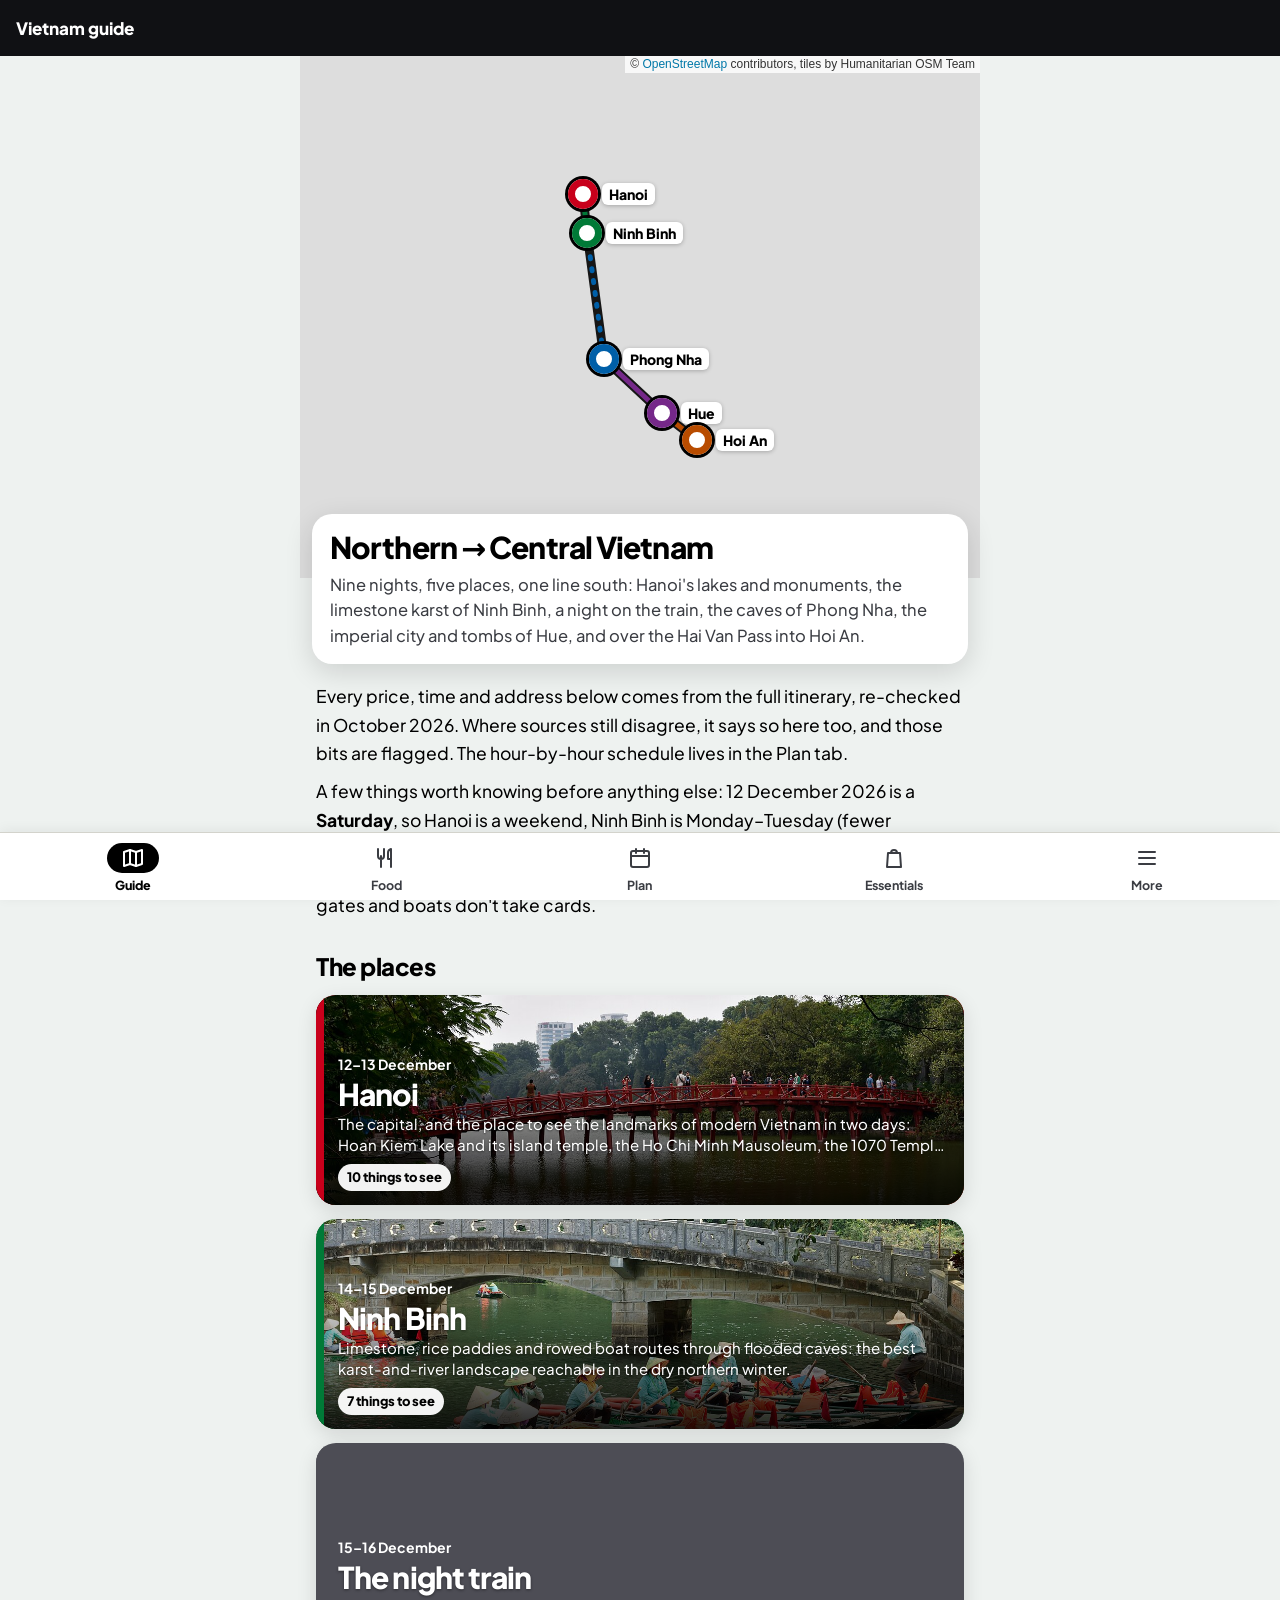
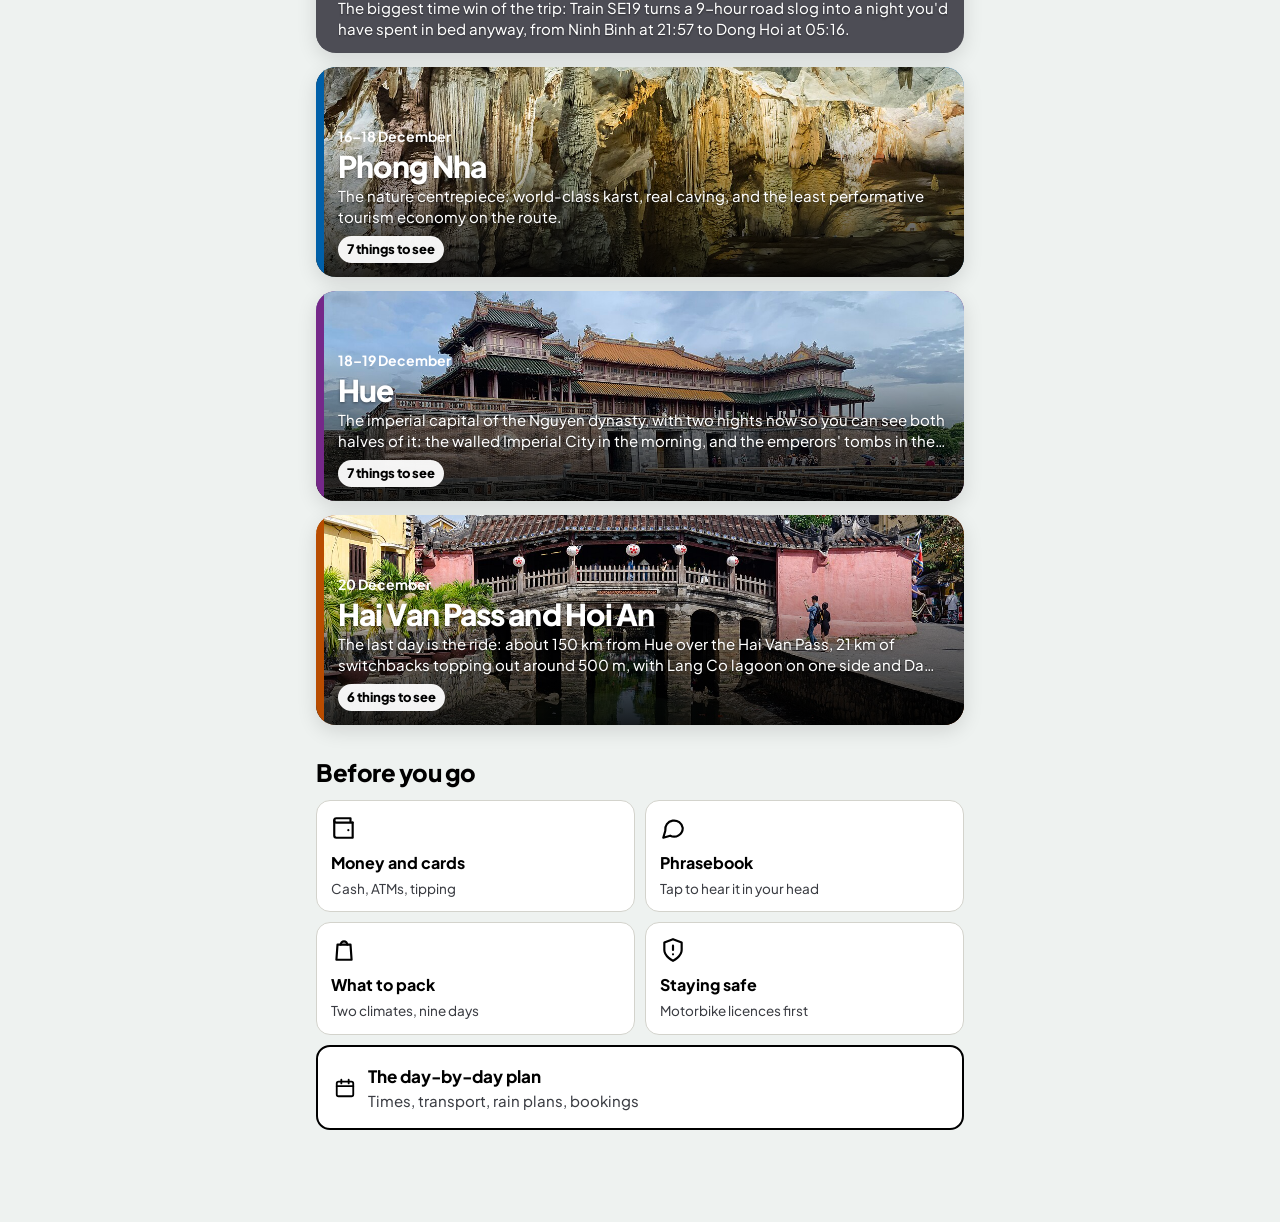
==== index.html @ 831e5fe1 "first commit" ====
<!doctype html>
<html lang="en">
<head>
<meta charset="utf-8">
<meta name="viewport" content="width=device-width, initial-scale=1, viewport-fit=cover">
<meta name="robots" content="noindex, nofollow">
<meta name="color-scheme" content="light dark">
<meta name="theme-color" content="#111114">
<title>Vietnam 12–21 Dec</title>
<link rel="manifest" href="manifest.webmanifest">
<link rel="icon" type="image/png" href="img/icons/icon-192.png">
<link rel="apple-touch-icon" href="img/icons/icon-180.png">
<link rel="stylesheet" href="css/app.css">
<link rel="stylesheet" href="css/guide.css">
</head>
<body>
<a class="skip" href="#view">Skip to content</a>
<header class="topbar" id="topbar">
  <a class="topbar-title" id="topbar-title" href="#/guide">Trip</a>
  <button class="rain-toggle" id="rain-toggle" type="button" aria-pressed="false">
    <svg viewBox="0 0 24 24" aria-hidden="true"><path d="M3 12a9 9 0 0 1 18 0z"/><path d="M12 12v6a2 2 0 0 1-4 0"/><path d="M12 3V2"/></svg>
    <span id="rain-toggle-label">Rain plan off</span>
  </button>
</header>
<main id="view" tabindex="-1"><p class="loading">Loading…</p></main>
<nav class="tabbar" aria-label="Sections">
  <a href="#/guide" data-tab="guide"><svg viewBox="0 0 24 24" aria-hidden="true"><path d="M9 4 3 6v14l6-2 6 2 6-2V4l-6 2z"/><path d="M9 4v14M15 6v14"/></svg>Guide</a>
  <a href="#/food" data-tab="food"><svg viewBox="0 0 24 24" aria-hidden="true"><path d="M4 3v7a3 3 0 0 0 6 0V3M7 10v11M17 21V3a4 4 0 0 0-3 4v6h3"/></svg>Food</a>
  <a href="#/plan" data-tab="plan"><svg viewBox="0 0 24 24" aria-hidden="true"><rect x="3" y="5" width="18" height="16" rx="2"/><path d="M3 10h18M8 3v4M16 3v4"/></svg>Plan</a>
  <a href="#/essentials" data-tab="essentials"><svg viewBox="0 0 24 24" aria-hidden="true"><path d="M6 7h12l1 14H5z"/><path d="M9 7a3 3 0 0 1 6 0"/></svg>Essentials</a>
  <a href="#/more" data-tab="more"><svg viewBox="0 0 24 24" aria-hidden="true"><path d="M4 6h16M4 12h16M4 18h16"/></svg>More</a>
</nav>
<div class="toast" id="toast" role="status" hidden></div>
<noscript><p class="loading">This itinerary needs JavaScript to display.</p></noscript>
<script src="data/trip.js"></script>
<script src="js/app.js"></script>
</body>
</html>
---- css/app.css ----
/* Transit-map styling, inclusive-design contrast (7:1 body text), mobile first.
   Motion: only 120ms colour changes on press, and none at all under reduced motion.
   Plus Jakarta Sans is served from /fonts (OFL-1.1) so it works offline. */

@font-face {
  font-family: "Jakarta"; font-style: normal; font-display: swap; font-weight: 200 800;
  src: url(../fonts/plus-jakarta-sans-vietnamese-wght-normal.woff2) format("woff2-variations");
  unicode-range: U+0102-0103, U+0110-0111, U+0128-0129, U+0168-0169, U+01A0-01A1, U+01AF-01B0, U+0300-0301, U+0303-0304, U+0308-0309, U+0323, U+0329, U+1EA0-1EF9, U+20AB;
}
@font-face {
  font-family: "Jakarta"; font-style: normal; font-display: swap; font-weight: 200 800;
  src: url(../fonts/plus-jakarta-sans-latin-ext-wght-normal.woff2) format("woff2-variations");
  unicode-range: U+0100-02BA, U+02BD-02C5, U+02C7-02CC, U+02CE-02D7, U+02DD-02FF, U+0304, U+0308, U+0329, U+1D00-1DBF, U+1E00-1E9F, U+1EF2-1EFF, U+2020, U+20A0-20AB, U+20AD-20C0, U+2113, U+2C60-2C7F, U+A720-A7FF;
}
@font-face {
  font-family: "Jakarta"; font-style: normal; font-display: swap; font-weight: 200 800;
  src: url(../fonts/plus-jakarta-sans-latin-wght-normal.woff2) format("woff2-variations");
  unicode-range: U+0000-00FF, U+0131, U+0152-0153, U+02BB-02BC, U+02C6, U+02DA, U+02DC, U+0304, U+0308, U+0329, U+2000-206F, U+20AC, U+2122, U+2191, U+2193, U+2212, U+2215, U+FEFF, U+FFFD;
}

:root {
  --bg: #f4f4f0;
  --surface: #ffffff;
  --surface-2: #ebebe6;
  --ink: #101114;
  --ink-2: #3a3c42;
  --rule: #d3d3cc;
  --focus: #0050c8;
  --link: #0044aa;
  --press: rgba(16, 17, 20, 0.08);

  --warn-bg: #fff0b3;
  --warn-ink: #3f2b00;
  --warn-line: #c78f00;
  --hedge-bg: #fff5cc;

  --risk-bg: #fde6e9;
  --risk-ink: #6e0014;
  --risk-line: #c4001f;

  --rain: #0a3a8c;
  --rain-ink: #ffffff;
  --rain-bg: #e4ecfb;
  --rain-hatch: rgba(10, 58, 140, 0.09);

  --money: #00502a;

  --line-0: #c8001b;
  --line-1: #007a37;
  --line-2: #4d4d55;
  --line-3: #005fa8;
  --line-4: #752889;
  --line-5: #b84c00;
  --line-x: #5f5f68;

  --r-sm: 8px;
  --r: 14px;
  --r-lg: 20px;
  --tap: 48px;
  --bar: 56px;
  --tabbar: 68px;
  --shadow: 0 1px 2px rgba(16, 17, 20, 0.06), 0 4px 14px rgba(16, 17, 20, 0.06);
  --font: "Jakarta", system-ui, -apple-system, "Segoe UI", Roboto, "Helvetica Neue", Arial, sans-serif;
  --t: 120ms;
}

@media (prefers-color-scheme: dark) {
  :root:not([data-theme="light"]) {
    --bg: #0e0f11; --surface: #18191c; --surface-2: #24252a; --ink: #f3f3f0; --ink-2: #c4c5ca; --rule: #393a41;
    --focus: #8ab6ff; --link: #93bdff; --press: rgba(255, 255, 255, 0.08);
    --warn-bg: #362800; --warn-ink: #ffe28f; --warn-line: #e0a800; --hedge-bg: #2e2300;
    --risk-bg: #380611; --risk-ink: #ffb8c3; --risk-line: #ff5470;
    --rain: #5b97ff; --rain-ink: #0b0c0e; --rain-bg: #0f1d36; --rain-hatch: rgba(91, 151, 255, 0.12);
    --money: #84e3ab;
    --line-0: #ff5262; --line-1: #34d074; --line-2: #a3a3ab; --line-3: #52acff; --line-4: #c682e3; --line-5: #ff8d42; --line-x: #9d9da6;
    --shadow: 0 1px 2px rgba(0, 0, 0, 0.5);
  }
}

* { box-sizing: border-box; }
html { -webkit-text-size-adjust: 100%; text-size-adjust: 100%; -webkit-tap-highlight-color: transparent; }
body {
  margin: 0;
  background: var(--bg);
  color: var(--ink);
  font: 450 17px/1.55 var(--font);
  padding-top: calc(var(--bar) + env(safe-area-inset-top));
  padding-bottom: calc(var(--tabbar) + env(safe-area-inset-bottom) + 24px);
  overflow-x: hidden;
}
a { color: var(--link); text-underline-offset: 3px; text-decoration-thickness: 1.5px; }
:focus-visible { outline: 3px solid var(--focus); outline-offset: 2px; border-radius: 4px; }
svg:not(.leaflet-zoom-animated) { width: 22px; height: 22px; fill: none; stroke: currentColor; stroke-width: 2; stroke-linecap: round; stroke-linejoin: round; flex: none; }
.i-sm { width: 18px; height: 18px; }
.i-xs { width: 15px; height: 15px; }
h1, h2, h3 { line-height: 1.15; margin: 0; letter-spacing: -0.015em; }
p { margin: 0 0 10px; }
ul, ol { margin: 0; padding: 0; }
button { font: inherit; color: inherit; }
strong, b { font-weight: 750; }
.skip { position: absolute; left: -9999px; }
.skip:focus { left: 8px; top: 8px; z-index: 99; background: var(--surface); padding: 8px; }
.loading { padding: 24px 16px; }
.muted { color: var(--ink-2); }
.small { font-size: 15px; }
.sr { position: absolute; width: 1px; height: 1px; overflow: hidden; clip: rect(0 0 0 0); white-space: nowrap; }

/* pressed feedback without layout shift */
.btn, .fchip, .place-link, .tabbar a, .menu a, .stop, .phrase, .meal-row, .rain-toggle, .switch,
details > summary, .toolbar a, .toolbar button, .chip.risk {
  transition: background-color var(--t) ease-out, color var(--t) ease-out, border-color var(--t) ease-out;
  cursor: pointer;
}
@media (prefers-reduced-motion: reduce) {
  * { transition: none !important; }
}

/* ---------- top bar ---------- */
.topbar {
  position: fixed; inset: 0 0 auto 0; z-index: 20;
  height: calc(var(--bar) + env(safe-area-inset-top));
  padding: env(safe-area-inset-top) max(12px, env(safe-area-inset-right)) 0 max(16px, env(safe-area-inset-left));
  display: flex; align-items: center; gap: 10px;
  background: #101114; color: #ffffff;
}
.topbar-title {
  color: inherit; text-decoration: none; font-weight: 800; font-size: 17px;
  flex: 1; min-width: 0; white-space: nowrap; overflow: hidden; text-overflow: ellipsis;
}
.rain-toggle {
  display: inline-flex; align-items: center; gap: 8px;
  min-height: 44px; padding: 0 16px 0 12px; border-radius: 999px;
  border: 2px solid rgba(255, 255, 255, 0.55); background: transparent; color: inherit;
  font-weight: 750; font-size: 15px; white-space: nowrap;
}
.rain-toggle:active { background: rgba(255, 255, 255, 0.14); }
.rain-toggle[aria-pressed="true"] { background: #ffffff; border-color: #ffffff; color: #0a3a8c; }
body.rain-global .topbar { background: #0a3a8c; }

/* ---------- tab bar ---------- */
.tabbar {
  position: fixed; inset: auto 0 0 0; z-index: 20;
  display: grid; grid-template-columns: repeat(5, 1fr);
  height: calc(var(--tabbar) + env(safe-area-inset-bottom));
  padding: 6px max(6px, env(safe-area-inset-right)) env(safe-area-inset-bottom) max(6px, env(safe-area-inset-left));
  background: var(--surface); border-top: 1px solid var(--rule);
  box-shadow: 0 -2px 12px rgba(16, 17, 20, 0.06);
}
.tabbar a {
  display: flex; flex-direction: column; align-items: center; justify-content: center; gap: 3px;
  color: var(--ink-2); text-decoration: none; font-size: 12.5px; font-weight: 700; border-radius: var(--r);
}
.tabbar a > svg { width: 24px; height: 24px; padding: 3px 14px; box-sizing: content-box; border-radius: 999px; }
.tabbar a[aria-current="page"] { color: var(--ink); font-weight: 800; }
.tabbar a[aria-current="page"] > svg { background: var(--ink); color: var(--surface); }
.tabbar a:active > svg { background: var(--press); }

/* ---------- layout ---------- */
main { display: block; max-width: 680px; margin: 0 auto; padding: 16px max(16px, env(safe-area-inset-left)) 0; }
main:focus { outline: none; }
.view-title { font-size: 30px; font-weight: 800; margin: 8px 0 16px; letter-spacing: -0.025em; }
.section-title { font-size: 21px; font-weight: 800; margin: 32px 0 12px; }
.card {
  background: var(--surface); border-radius: var(--r); padding: 16px; margin: 0 0 12px;
  box-shadow: var(--shadow); border: 1px solid var(--rule);
}
.card > :last-child { margin-bottom: 0; }
.card-label {
  display: flex; align-items: center; gap: 8px;
  font-size: 12.5px; font-weight: 800; letter-spacing: 0.08em; text-transform: uppercase; color: var(--ink-2); margin: 0 0 8px;
}
.btn {
  display: inline-flex; align-items: center; justify-content: center; gap: 8px;
  min-height: var(--tap); padding: 0 18px; border-radius: var(--r);
  border: 2px solid var(--ink); background: var(--surface); color: var(--ink);
  font-weight: 750; text-decoration: none;
}
.btn:active { background: var(--surface-2); }
.btn.primary { background: var(--ink); color: var(--surface); }
.btn.primary:active { background: var(--ink-2); }
.btn.block { display: flex; width: 100%; }
.btn.small { min-height: 44px; font-size: 15px; padding: 0 14px; }
.row { display: flex; gap: 8px; align-items: center; flex-wrap: wrap; }
.spacer { flex: 1; }

/* ---------- pills / chips ---------- */
.line-chip {
  display: inline-flex; align-items: center; gap: 6px;
  padding: 4px 11px 4px 8px; border-radius: 999px; font-size: 13.5px; font-weight: 800;
  color: #fff; background: var(--line, var(--line-x));
}
.line-chip::before { content: ""; width: 9px; height: 9px; border-radius: 50%; background: #fff; box-shadow: 0 0 0 2px rgba(0,0,0,.15); }
.pill {
  display: inline-flex; align-items: center; gap: 5px; padding: 3px 10px; border-radius: 999px;
  font-size: 12.5px; font-weight: 800; letter-spacing: 0.04em; text-transform: uppercase;
  background: var(--surface-2); color: var(--ink);
}
.pill.live { background: var(--ink); color: var(--surface); }
.count {
  display: inline-flex; align-items: center; justify-content: center; min-width: 26px; height: 24px; padding: 0 8px;
  border-radius: 999px; background: var(--surface-2); color: var(--ink); font-size: 13px; font-weight: 800;
}
.chips { display: flex; flex-wrap: wrap; gap: 6px; margin-top: 8px; }
.chip {
  display: inline-flex; align-items: center; gap: 5px; min-height: 28px; padding: 3px 10px 3px 8px;
  border-radius: var(--r-sm); font-size: 13.5px; font-weight: 750; line-height: 1.2;
}
.chip svg { width: 15px; height: 15px; }
.chip.warn { background: var(--warn-bg); color: var(--warn-ink); box-shadow: inset 0 0 0 1.5px var(--warn-line); }
.chip.hedge { background: var(--hedge-bg); color: var(--warn-ink); box-shadow: inset 0 0 0 1.5px var(--warn-line); border-style: dashed; }
.chip.risk { background: var(--risk-bg); color: var(--risk-ink); box-shadow: inset 0 0 0 1.5px var(--risk-line); text-decoration: none; }
.chip.rain { background: var(--rain); color: var(--rain-ink); text-decoration: none; }
.chip.plain { background: var(--surface-2); color: var(--ink); }

/* ---------- hero (day header) ---------- */
.hero {
  position: relative; overflow: hidden; border-radius: var(--r-lg); margin: 0 0 6px;
  min-height: 210px; display: flex; flex-direction: column; justify-content: flex-end;
  padding: 18px 18px 16px; color: #fff; background: var(--line, var(--line-x));
  isolation: isolate;
}
.hero img { position: absolute; inset: 0; width: 100%; height: 100%; object-fit: cover; z-index: -2; }
.hero.has-photo::before {
  content: ""; position: absolute; inset: 0; z-index: -1;
  background: linear-gradient(180deg, rgba(0,0,0,0.30) 0%, rgba(0,0,0,0.55) 40%, rgba(0,0,0,0.86) 100%);
}
.hero.has-photo .hero-kicker, .hero.has-photo .hero-title, .hero.has-photo .hero-theme { text-shadow: 0 1px 3px rgba(0,0,0,0.6); }
.hero.has-photo::after { content: ""; position: absolute; left: 0; top: 0; bottom: 0; width: 8px; background: var(--line, var(--line-x)); }
.hero-num {
  position: absolute; right: 14px; top: 8px; font-size: 76px; font-weight: 800; line-height: 1;
  letter-spacing: -0.05em; color: rgba(255,255,255,0.24); font-variant-numeric: tabular-nums; pointer-events: none;
}
.hero { padding-top: 92px; }
.hero-kicker { font-size: 13px; font-weight: 800; letter-spacing: 0.09em; text-transform: uppercase; }
.hero-title { font-size: 30px; font-weight: 800; letter-spacing: -0.025em; margin: 4px 0 6px; line-height: 1.1; text-wrap: balance; }
.hero-theme { font-size: 17px; font-style: italic; font-weight: 500; margin: 0; max-width: 34ch; }
.hero-meta { display: flex; gap: 6px; flex-wrap: wrap; margin-top: 12px; }
.hero-meta .line-chip { background: rgba(255,255,255,0.18); box-shadow: inset 0 0 0 1.5px rgba(255,255,255,0.7); }
.hero-meta .chip.plain { background: rgba(255,255,255,0.92); color: #101114; }
.hero-credit { font-size: 12px; color: var(--ink-2); margin: 0 4px 14px; overflow-wrap: anywhere; }
.hero-credit a { color: inherit; }

/* ---------- today ---------- */
.outside-note {
  display: flex; gap: 10px; align-items: flex-start; font-size: 15px; background: var(--surface-2);
  border-radius: var(--r); padding: 10px 14px; margin: 0 0 12px;
}
.outside-note svg { margin-top: 2px; }
.today-day { font-size: 13px; font-weight: 800; text-transform: uppercase; letter-spacing: 0.08em; color: var(--ink-2); }
.today-date { font-size: 32px; font-weight: 800; letter-spacing: -0.02em; margin: 2px 0 6px; }
.today-theme { font-size: 18px; font-style: italic; margin: 0; }
.big-time { font-size: 44px; font-weight: 800; line-height: 1; font-variant-numeric: tabular-nums; letter-spacing: -0.03em; }
.next-head { display: flex; align-items: center; justify-content: space-between; gap: 10px; margin: 0 0 10px; }
.next-route { display: flex; align-items: center; gap: 8px; flex-wrap: wrap; font-size: 22px; font-weight: 800; letter-spacing: -0.015em; margin: 8px 0 4px; }
.next-route svg { color: var(--ink-2); }
.next-title { font-size: 18px; font-weight: 650; margin: 6px 0 4px; }
.next-sub { font-size: 15px; color: var(--ink-2); margin: 0; }
.toolbar {
  display: flex; gap: 0; margin: 14px -16px -16px; border-top: 1px solid var(--rule);
  border-radius: 0 0 var(--r) var(--r); overflow: hidden; background: var(--surface-2);
}
.toolbar a, .toolbar button {
  flex: 1; display: inline-flex; align-items: center; justify-content: center; gap: 7px; min-height: 52px;
  padding: 0 8px; color: var(--ink); text-decoration: none; font-weight: 750; font-size: 15px; background: transparent; border: 0;
}
.toolbar > * + * { border-left: 1px solid var(--rule); }
.card > .toolbar:last-child { margin-bottom: -16px; }
.toolbar a:active, .toolbar button:active { background: var(--press); }
.meal-row {
  display: grid; grid-template-columns: 40px 58px 1fr; gap: 2px 10px; align-items: center;
  padding: 10px 0; border-top: 1px solid var(--rule); color: inherit; text-decoration: none;
}
.meal-row:first-of-type { border-top: 0; padding-top: 0; }
.meal-row:active { background: var(--press); }
.meal-ic { width: 40px; height: 40px; border-radius: 50%; background: var(--surface-2); display: flex; align-items: center; justify-content: center; }
.meal-time { font-weight: 800; font-variant-numeric: tabular-nums; }
.meal-label { font-size: 12px; font-weight: 800; text-transform: uppercase; letter-spacing: 0.06em; color: var(--ink-2); }
.meal-name { font-weight: 700; line-height: 1.3; }
.stay-name { display: flex; align-items: center; gap: 8px; font-size: 18px; font-weight: 800; line-height: 1.3; margin: 4px 0; }

/* ---------- day view ---------- */
.day-nav { display: grid; grid-template-columns: 1fr 1fr; gap: 10px; margin: 24px 0 0; }
.day-nav .btn { width: 100%; }
.day-rain { display: flex; align-items: center; gap: 12px; margin: 14px 0 16px; }
.switch {
  display: inline-flex; align-items: center; gap: 12px; min-height: var(--tap); padding: 0 18px 0 10px;
  border-radius: 999px; border: 2px solid var(--rain); background: var(--surface); color: var(--rain);
  font-weight: 800;
}
.switch .knob { width: 44px; height: 26px; border-radius: 13px; background: var(--surface-2); position: relative; box-shadow: inset 0 0 0 2px var(--rain); }
.switch .knob::after { content: ""; position: absolute; top: 4px; left: 4px; width: 18px; height: 18px; border-radius: 50%; background: var(--rain); }
.switch[aria-pressed="true"] { background: var(--rain); color: var(--rain-ink); }
.switch[aria-pressed="true"] .knob { background: var(--rain-ink); box-shadow: none; }
.switch[aria-pressed="true"] .knob::after { left: auto; right: 4px; }

.secs { background: var(--surface); border-radius: var(--r-lg); border: 1px solid var(--rule); box-shadow: var(--shadow); overflow: hidden; }
details.sec { border-top: 1px solid var(--rule); }
details.sec:first-child { border-top: 0; }
details.sec > summary {
  list-style: none; min-height: 72px; padding: 14px 52px 14px 16px; position: relative;
  display: grid; grid-template-columns: 40px 1fr; column-gap: 12px; align-items: center;
}
details.sec > summary:active { background: var(--press); }
details.sec > summary::-webkit-details-marker { display: none; }
details.sec > summary::after {
  content: ""; position: absolute; right: 18px; top: 50%; width: 10px; height: 10px; margin-top: -7px;
  border-right: 2.5px solid var(--ink-2); border-bottom: 2.5px solid var(--ink-2); transform: rotate(45deg);
}
details.sec[open] > summary::after { transform: rotate(225deg); margin-top: -2px; }
.sec-ic {
  grid-row: span 2; width: 40px; height: 40px; border-radius: 12px; display: flex; align-items: center; justify-content: center;
  background: var(--surface-2); color: var(--ink);
}
.sec-name { font-size: 19px; font-weight: 800; display: flex; gap: 8px; align-items: center; flex-wrap: wrap; line-height: 1.2; }
.sec-sum { font-size: 14.5px; color: var(--ink-2); display: -webkit-box; -webkit-line-clamp: 2; -webkit-box-orient: vertical; overflow: hidden; line-height: 1.4; margin-top: 2px; }
.sec-body { padding: 4px 16px 20px; }
.sec-count { font-size: 13px; font-weight: 800; color: var(--ink-2); }
/* single sections outside the grouped list (route/money/reference) */
main > details.sec, .nodes + details.sec, .sec-solo {
  background: var(--surface); border: 1px solid var(--rule); border-radius: var(--r); margin: 0 0 10px; box-shadow: var(--shadow);
}
main > details.sec > summary { grid-template-columns: 1fr; }

details.sec.rain { background-color: var(--rain-bg); background-image: repeating-linear-gradient(135deg, var(--rain-hatch) 0 10px, transparent 10px 20px); }
details.sec.rain .sec-ic { background: var(--rain); color: var(--rain-ink); }
details.sec.rain > summary .sec-name { color: var(--rain); }
.rain-badge {
  display: inline-flex; align-items: center; gap: 4px; font-size: 11.5px; font-weight: 800; letter-spacing: 0.08em; text-transform: uppercase;
  background: var(--rain); color: var(--rain-ink); padding: 3px 8px; border-radius: 6px;
}
details.sec.dry-hidden .sec-ic { opacity: 0.55; }
details.sec.dry-hidden > summary .sec-name { color: var(--ink-2); }

.sub-heading { font-size: 14px; font-weight: 800; margin: 22px 0 10px; text-transform: uppercase; letter-spacing: 0.06em; color: var(--ink-2); }

/* ---------- timeline ---------- */
.tl { list-style: none; margin: 4px 0 0; padding: 0; position: relative; }
.tl > li { display: grid; grid-template-columns: 54px 40px 1fr; column-gap: 10px; position: relative; }
.tl > li::before {
  content: ""; position: absolute; left: 81px; top: 0; bottom: 0; width: 5px; border-radius: 3px; background: var(--line, var(--ink));
}
.tl > li:first-child::before { top: 20px; }
.tl > li:last-child::before { bottom: auto; height: 20px; }
.tl > li:only-child::before { display: none; }
.tl-time { font-weight: 800; font-variant-numeric: tabular-nums; font-size: 15.5px; padding-top: 10px; text-align: right; line-height: 1.15; }
.tl-time .end { display: block; font-weight: 600; color: var(--ink-2); font-size: 13.5px; margin-top: 2px; }
.tl-node {
  position: relative; z-index: 1; width: 40px; height: 40px; border-radius: 50%;
  background: var(--surface); box-shadow: inset 0 0 0 3.5px var(--line, var(--ink));
  display: flex; align-items: center; justify-content: center; color: var(--ink);
}
.tl-node svg { width: 19px; height: 19px; }
.tl > li.untimed .tl-node { transform: scale(0.8); }
.tl-body { min-width: 0; padding: 4px 0 18px; }
.tl.rain-tl { --line: var(--rain); }
.tl.rain-tl .tl-node { color: var(--rain); }

.it > summary, .it-static { list-style: none; padding: 4px 0; display: block; min-height: 40px; border-radius: var(--r-sm); }
.it-static { cursor: default; }
.it > summary::-webkit-details-marker { display: none; }
.it > summary:active { background: var(--press); }
.it-title { font-weight: 700; font-size: 17px; line-height: 1.35; }
.it > summary .it-title::after {
  content: ""; display: inline-block; width: 7px; height: 7px; margin: 0 0 2px 8px;
  border-right: 2px solid var(--ink-2); border-bottom: 2px solid var(--ink-2); transform: rotate(-45deg);
}
.it[open] > summary .it-title::after { transform: rotate(45deg); margin-bottom: 4px; }
.it-more { padding: 8px 0 4px; color: var(--ink); }
.it-more > p { margin-bottom: 10px; }

.places { display: flex; flex-wrap: wrap; gap: 8px; margin: 10px 0 4px; }
.place-link {
  display: inline-flex; align-items: center; gap: 6px; min-height: 44px; padding: 6px 14px 6px 10px;
  border-radius: 999px; border: 1.5px solid var(--ink); color: var(--ink); text-decoration: none; font-weight: 700; font-size: 14.5px;
  max-width: 100%; background: var(--surface);
}
.place-link:active { background: var(--surface-2); }
.place-link span { overflow: hidden; text-overflow: ellipsis; white-space: nowrap; }
.place-link svg { width: 17px; height: 17px; }

.flag {
  display: block; border-left: 5px solid var(--warn-line); background: var(--warn-bg); color: var(--warn-ink);
  padding: 12px 14px; border-radius: 0 var(--r) var(--r) 0; margin: 12px 0; font-size: 15.5px;
}
.flag-title { font-weight: 800; display: flex; gap: 6px; align-items: flex-start; margin-bottom: 6px; }
.flag-title svg { width: 18px; height: 18px; margin-top: 2px; }
.flag a { color: inherit; }
.risk-link {
  display: flex; align-items: center; gap: 10px; border-left: 5px solid var(--risk-line); background: var(--risk-bg); color: var(--risk-ink);
  padding: 12px 14px; border-radius: 0 var(--r) var(--r) 0; margin: 12px 0; font-weight: 800; text-decoration: none; min-height: 48px;
}

em.hedge, span.hedge { background: var(--hedge-bg); color: var(--warn-ink); box-shadow: inset 0 -2px 0 var(--warn-line); font-style: italic; padding: 0 2px; border-radius: 2px; }
.money { font-weight: 800; color: var(--money); white-space: nowrap; }

/* legs (section 2 table rows) */
.legs { margin: 4px 0 16px; display: grid; gap: 10px; }
.leg {
  display: grid; grid-template-columns: auto 1fr; gap: 4px 12px; align-items: baseline;
  border: 1px solid var(--rule); border-radius: var(--r); padding: 12px 14px; background: var(--bg);
}
.leg-mode { grid-column: 1 / -1; display: flex; align-items: center; gap: 6px; font-size: 12.5px; font-weight: 800; text-transform: uppercase; letter-spacing: 0.05em; color: var(--ink-2); }
.leg-route { grid-column: 1 / -1; font-weight: 800; font-size: 17px; margin-bottom: 4px; }
.leg-k { font-size: 13.5px; color: var(--ink-2); }
.leg-v { font-weight: 700; font-variant-numeric: tabular-nums; }

/* accommodation */
.opt { border: 1px solid var(--rule); border-radius: var(--r); padding: 14px; margin: 0 0 10px; background: var(--bg); }
.opt.booked { border: 2px solid var(--ink); box-shadow: inset 6px 0 0 var(--line, var(--ink)); background: var(--surface); }
.opt-name { font-size: 18px; font-weight: 800; margin: 0 0 6px; display: flex; gap: 8px; align-items: flex-start; }
.opt-num { flex: none; display: inline-flex; align-items: center; justify-content: center; width: 26px; height: 26px; border-radius: 50%; background: var(--ink); color: var(--surface); font-size: 14px; font-weight: 800; margin-top: 1px; }
.booked-mark { display: inline-flex; align-items: center; gap: 6px; font-size: 12.5px; font-weight: 800; text-transform: uppercase; letter-spacing: 0.06em; margin-bottom: 6px; }

/* photos */
.photos { display: flex; gap: 10px; overflow-x: auto; padding: 4px 0 12px; margin: 0 0 6px; scroll-snap-type: x mandatory; }
.photo { flex: 0 0 200px; margin: 0; scroll-snap-align: start; }
.photo-frame {
  width: 200px; height: 136px; border-radius: var(--r); overflow: hidden; background: var(--surface-2);
  display: flex; flex-direction: column; gap: 4px; align-items: center; justify-content: center; text-align: center; padding: 8px;
  border: 1.5px dashed var(--rule); color: var(--ink-2); font-size: 13px;
}
.photo-frame img { width: 100%; height: 100%; object-fit: cover; display: block; }
.photo-frame.has-img { padding: 0; border: 0; }
.photo figcaption { font-size: 14px; font-weight: 700; margin-top: 6px; line-height: 1.3; }
.photo .credit { display: block; font-weight: 400; font-size: 12px; color: var(--ink-2); overflow-wrap: anywhere; }

/* ---------- route ---------- */
.route { list-style: none; margin: 8px 0 0; padding: 0; }
.route > li { position: relative; padding-left: 56px; }
.route > li::before { content: ""; position: absolute; left: 19px; top: 0; bottom: 0; width: 10px; border-radius: 5px; background: var(--line, var(--ink)); }
.route > li.leg-li::before { background: repeating-linear-gradient(180deg, var(--ink-2) 0 8px, transparent 8px 14px); width: 4px; left: 22px; border-radius: 0; }
.route > li:first-child::before { top: 24px; }
.route > li:last-child::before { bottom: auto; height: 24px; }
.stop {
  display: block; color: inherit; text-decoration: none; padding: 14px 16px; margin: 6px 0; min-height: 64px;
  background: var(--surface); border: 1px solid var(--rule); border-radius: var(--r); box-shadow: var(--shadow);
}
.stop:active { background: var(--surface-2); }
.stop::before {
  content: ""; position: absolute; left: 8px; top: 22px; width: 32px; height: 32px; border-radius: 50%;
  background: var(--surface); box-shadow: inset 0 0 0 7px var(--line, var(--ink)); z-index: 1;
}
.stop.interchange::before { width: 36px; height: 36px; left: 6px; top: 20px; box-shadow: inset 0 0 0 4px var(--ink), inset 0 0 0 9px var(--line, var(--ink)); }
.stop.today-stop { border: 2px solid var(--ink); }
.stop-day { display: flex; align-items: center; gap: 8px; font-size: 13px; font-weight: 800; text-transform: uppercase; letter-spacing: 0.06em; color: var(--ink-2); }
.stop-name { font-size: 22px; font-weight: 800; line-height: 1.15; margin: 3px 0 3px; letter-spacing: -0.015em; }
.stop-theme { font-style: italic; color: var(--ink-2); }
.stop-meta { margin-top: 8px; display: flex; gap: 6px; flex-wrap: wrap; align-items: center; }
.leg-li { padding-top: 2px; padding-bottom: 2px; }
.route-leg { font-size: 15px; padding: 8px 0; }
.route-leg b { font-weight: 800; }
.route-leg .mode { display: inline-flex; align-items: center; gap: 4px; font-size: 12px; font-weight: 800; letter-spacing: 0.05em; text-transform: uppercase; background: var(--surface-2); padding: 3px 8px; border-radius: 6px; margin-right: 4px; }
.route-leg .mode svg { width: 14px; height: 14px; }
.route-leg.local { color: var(--ink-2); }

/* ---------- food ---------- */
.filters { display: grid; gap: 8px; margin: 0 -16px 16px; padding: 0 16px; }
.filter-row { display: flex; gap: 8px; overflow-x: auto; padding: 2px 0 4px; scrollbar-width: none; }
.filter-row::-webkit-scrollbar { display: none; }
.fchip {
  flex: none; display: inline-flex; align-items: center; gap: 6px; min-height: 44px; padding: 0 16px; border-radius: 999px;
  border: 1.5px solid var(--rule); background: var(--surface); color: var(--ink); font-weight: 700; white-space: nowrap; text-decoration: none;
}
.fchip:active { background: var(--surface-2); }
.fchip[aria-pressed="true"] { background: var(--ink); border-color: var(--ink); color: var(--surface); }
.fchip.base::before { content: ""; width: 10px; height: 10px; border-radius: 50%; background: var(--line, var(--ink)); }
.fchip.base[aria-pressed="true"] { background: var(--line, var(--ink)); border-color: var(--line, var(--ink)); color: #fff; }
.fchip.base[aria-pressed="true"]::before { background: #fff; }
.food-card {
  background: var(--surface); border: 1px solid var(--rule); border-radius: var(--r); padding: 14px 16px 12px; margin: 0 0 12px;
  box-shadow: var(--shadow); position: relative; overflow: hidden;
}
.food-card::before { content: ""; position: absolute; left: 0; top: 0; bottom: 0; width: 6px; background: var(--line, var(--ink)); }
.food-meta { display: flex; align-items: center; gap: 6px; flex-wrap: wrap; font-size: 12.5px; font-weight: 800; color: var(--ink-2); text-transform: uppercase; letter-spacing: 0.05em; }
.food-heading { font-size: 21px; font-weight: 800; margin: 4px 0 2px; letter-spacing: -0.015em; }
.food-sub { color: var(--ink-2); margin: 0 0 6px; }
.food-place { border-top: 1px solid var(--rule); padding: 10px 0; display: grid; grid-template-columns: 1fr auto; gap: 4px 10px; align-items: start; }
.food-place-name { font-weight: 800; font-size: 17px; }
.food-place .kv { grid-column: 1 / -1; margin: 2px 0 0; }
.food-place .place-link { grid-column: 2; grid-row: 1; min-height: 40px; padding: 4px 12px 4px 8px; }
.kv { display: grid; grid-template-columns: 64px 1fr; gap: 4px 10px; margin: 8px 0; font-size: 15.5px; }
.kv dt { font-size: 12px; font-weight: 800; text-transform: uppercase; letter-spacing: 0.05em; color: var(--ink-2); padding-top: 3px; }
.kv dd { margin: 0; }
.reason { font-style: italic; margin: 8px 0; padding-left: 12px; border-left: 3px solid var(--rule); }
.as-written > summary { font-weight: 750; min-height: 44px; display: flex; align-items: center; gap: 6px; color: var(--link); list-style: none; }
.as-written > summary::-webkit-details-marker { display: none; }
.empty { padding: 24px; text-align: center; color: var(--ink-2); }

/* ---------- checklist / packing ---------- */
.progress { margin: 0 0 16px; background: var(--surface); border: 1px solid var(--rule); border-radius: var(--r); padding: 14px 16px; box-shadow: var(--shadow); }
.progress-bar { height: 10px; border-radius: 5px; background: var(--surface-2); overflow: hidden; }
.progress-bar > span { display: block; height: 100%; background: var(--ink); border-radius: 5px; }
.progress-text { font-weight: 800; font-size: 20px; margin: 0 0 8px; }
.check { display: grid; grid-template-columns: 44px 1fr; gap: 10px; align-items: start; padding: 14px 0; border-top: 1px solid var(--rule); }
.check input { width: 28px; height: 28px; margin: 2px 8px 0 8px; accent-color: var(--ink); }
.check label { cursor: pointer; display: block; }
.check.done .check-item { text-decoration: line-through; text-decoration-thickness: 2px; color: var(--ink-2); }
.check-item { font-weight: 700; }
.check-why { font-size: 15px; color: var(--ink-2); margin-top: 2px; }
.urgency { display: inline-block; font-size: 11.5px; font-weight: 800; text-transform: uppercase; letter-spacing: 0.06em; padding: 3px 8px; border-radius: 6px; background: var(--surface-2); color: var(--ink); margin: 0 0 5px; }
.urgency.u0, .urgency.u1 { background: var(--risk-line); color: #fff; }
.storage-note { font-size: 15px; background: var(--warn-bg); color: var(--warn-ink); border-radius: var(--r); padding: 10px 14px; margin: 0 0 12px; }

/* ---------- money ---------- */
.budget { background: var(--surface); border: 1px solid var(--rule); border-radius: var(--r); padding: 4px 16px; box-shadow: var(--shadow); }
.budget-row { display: grid; grid-template-columns: 1fr auto; gap: 2px 12px; padding: 12px 0; border-top: 1px solid var(--rule); }
.budget-row:first-child { border-top: 0; }
.budget-row .amt { font-weight: 800; font-size: 20px; font-variant-numeric: tabular-nums; text-align: right; }
.budget-row .note { grid-column: 1 / -1; font-size: 14.5px; color: var(--ink-2); }
.budget-row.total { border-top: 2px solid var(--ink); }
table.simple { width: 100%; border-collapse: collapse; font-size: 15.5px; background: var(--surface); border-radius: var(--r); overflow: hidden; }
table.simple th, table.simple td { text-align: left; padding: 10px 10px; border-bottom: 1px solid var(--rule); vertical-align: top; }
table.simple th { font-size: 12px; text-transform: uppercase; letter-spacing: 0.05em; color: var(--ink-2); background: var(--surface-2); border-bottom: 0; }
table.simple td.num { text-align: right; font-variant-numeric: tabular-nums; white-space: nowrap; }
.nocards { list-style: none; padding: 0; margin: 0; }
.nocards li { display: grid; grid-template-columns: 28px 1fr; gap: 8px; padding: 9px 0; border-top: 1px solid rgba(196, 0, 31, 0.25); font-weight: 700; align-items: start; }
.nocards li:first-child { border-top: 0; }
.nocards svg { color: var(--risk-line); stroke-width: 3; margin-top: 2px; }
.card.danger { background: var(--risk-bg); color: var(--risk-ink); border: 2px solid var(--risk-line); box-shadow: none; }
.card.danger .card-label { color: var(--risk-ink); }

/* generic text nodes */
.nodes > p, .nodes > ul, .nodes > ol, .nodes > table { margin: 0 0 12px; }
.nodes ul, .nodes ol { padding-left: 22px; }
.nodes li { margin: 0 0 8px; }
.lead { font-weight: 800; }

/* ---------- reference ---------- */
.seg { display: flex; gap: 6px; overflow-x: auto; margin: 0 -16px 16px; padding: 2px 16px 4px; scrollbar-width: none; }
.seg::-webkit-scrollbar { display: none; }
.licence-card { background: var(--risk-bg); color: var(--risk-ink); border: 3px solid var(--risk-line); border-radius: var(--r-lg); padding: 18px; margin: 0 0 18px; }
.licence-card h2 { display: flex; gap: 10px; align-items: flex-start; font-size: 22px; font-weight: 800; margin: 0 0 12px; }
.licence-card h2 svg { width: 28px; height: 28px; margin-top: 1px; }
.licence-card a { color: inherit; }
.phrase-group { margin: 0 0 20px; }
.phrases { display: grid; gap: 8px; }
.phrase {
  display: block; width: 100%; text-align: left; border: 1px solid var(--rule); border-radius: var(--r);
  background: var(--surface); padding: 14px 16px; min-height: var(--tap); box-shadow: var(--shadow);
}
.phrase:active { background: var(--surface-2); }
.phrase-vi { font-size: 24px; font-weight: 800; line-height: 1.2; }
.phrase-en { font-size: 15.5px; color: var(--ink-2); margin-top: 2px; }
.phrase-say { display: none; font-size: 28px; font-weight: 800; margin-top: 10px; padding-top: 10px; border-top: 1.5px dashed var(--rule); }
.phrase-say::before { content: "say  "; font-size: 12px; font-weight: 800; letter-spacing: 0.08em; text-transform: uppercase; color: var(--ink-2); vertical-align: middle; }
.phrase[aria-expanded="true"] .phrase-say { display: block; }
.phrase[aria-expanded="true"] { border: 2px solid var(--ink); }

/* ---------- more menu ---------- */
.menu { list-style: none; padding: 0; margin: 0 0 18px; background: var(--surface); border: 1px solid var(--rule); border-radius: var(--r-lg); overflow: hidden; box-shadow: var(--shadow); }
.menu li + li a { border-top: 1px solid var(--rule); }
.menu a { display: flex; align-items: center; gap: 14px; min-height: 68px; padding: 12px 16px; color: var(--ink); text-decoration: none; }
.menu a:active { background: var(--press); }
.menu-ic { width: 40px; height: 40px; border-radius: 12px; background: var(--surface-2); display: flex; align-items: center; justify-content: center; flex: none; }
.menu-name { font-size: 18px; font-weight: 800; display: block; }
.menu-desc { font-size: 14.5px; color: var(--ink-2); display: block; }
.menu a::after { content: ""; margin-left: auto; width: 9px; height: 9px; border-right: 2.5px solid var(--ink-2); border-top: 2.5px solid var(--ink-2); transform: rotate(45deg); flex: none; }
.status-ok { color: var(--money); font-weight: 800; }
.status-bad { color: var(--risk-ink); font-weight: 800; }
.radio-row { display: flex; gap: 8px; flex-wrap: wrap; }

/* ---------- maps ---------- */
.map { height: 320px; border-radius: var(--r); border: 1px solid var(--rule); margin: 6px 0 12px; background: var(--surface-2); }
.place-row { padding: 12px 0; border-top: 1px solid var(--rule); }
.place-row-name { font-weight: 800; }
.place-row .row { margin-top: 8px; }

.toast {
  position: fixed; left: 12px; right: 12px; bottom: calc(var(--tabbar) + env(safe-area-inset-bottom) + 12px); z-index: 30;
  max-width: 656px; margin: 0 auto; background: var(--ink); color: var(--surface); padding: 12px 14px; border-radius: var(--r);
  display: flex; gap: 12px; align-items: center; font-weight: 700; box-shadow: 0 8px 24px rgba(0,0,0,.25);
}
.toast[hidden] { display: none; }
.toast button { background: var(--surface); color: var(--ink); border: 0; border-radius: 10px; min-height: 44px; padding: 0 16px; font-weight: 800; cursor: pointer; }

@media (min-width: 700px) {
  .hero { min-height: 260px; }
  .hero-title { font-size: 36px; }
  .photo { flex-basis: 240px; }
  .photo-frame { width: 240px; height: 160px; }
}
@media (orientation: landscape) and (max-height: 500px) {
  .hero { min-height: 160px; }
  .hero-num { font-size: 80px; }
}

/* ---------- guide ---------- */
.rain-toggle { display: none; }
body.show-rain .rain-toggle { display: inline-flex; }
.guide-hero { min-height: 0; padding-top: 22px; background: #101114; }
.guide-hero .hero-title { font-size: 32px; }
.prose { font-size: 17.5px; line-height: 1.62; max-width: 64ch; }
.lead-prose { font-size: 19px; line-height: 1.6; }
.lead-prose:first-of-type::first-letter { font-weight: 800; }
.today-banner { display: flex; align-items: center; gap: 12px; text-decoration: none; color: var(--ink); }
.today-banner > svg { margin-left: auto; }
.city-list { display: grid; gap: 12px; }
.city-card {
  display: grid; grid-template-columns: 112px 1fr; gap: 0; text-decoration: none; color: var(--ink);
  background: var(--surface); border: 1px solid var(--rule); border-radius: var(--r-lg); overflow: hidden; box-shadow: var(--shadow);
  min-height: 132px;
}
.city-card:active { background: var(--surface-2); }
.city-img { position: relative; display: block; background: var(--line, var(--line-x)); }
.city-img img { position: absolute; inset: 0; width: 100%; height: 100%; object-fit: cover; }
.city-img::after { content: ""; position: absolute; right: 0; top: 0; bottom: 0; width: 6px; background: var(--line, var(--line-x)); }
.city-img.plain { display: flex; align-items: center; justify-content: center; color: rgba(255,255,255,.85); font-size: 44px; font-weight: 800; }
.city-body { display: flex; flex-direction: column; gap: 3px; padding: 12px 14px; min-width: 0; }
.city-meta { font-size: 12px; font-weight: 800; letter-spacing: 0.06em; text-transform: uppercase; color: var(--ink-2); }
.city-name { font-size: 21px; font-weight: 800; letter-spacing: -0.015em; line-height: 1.15; }
.city-lead { font-size: 14.5px; color: var(--ink-2); line-height: 1.4; display: -webkit-box; -webkit-line-clamp: 3; -webkit-box-orient: vertical; overflow: hidden; }
.city-counts { display: flex; gap: 6px; flex-wrap: wrap; margin-top: 4px; }
.city-counts .chip { min-height: 24px; font-size: 12.5px; }
.seg.jump { margin-top: 18px; }
.seg.jump .fchip svg { width: 17px; height: 17px; }
.guide-sec { margin: 30px 0 0; scroll-margin-top: 70px; }
.guide-h { display: flex; align-items: center; gap: 12px; font-size: 23px; font-weight: 800; margin: 0 0 12px; padding-bottom: 10px; border-bottom: 2px solid var(--ink); }
.guide-h .sec-ic { width: 38px; height: 38px; border-radius: 11px; display: inline-flex; align-items: center; justify-content: center; background: var(--surface-2); }
.entry { padding: 14px 0 16px; border-bottom: 1px solid var(--rule); }
.entry:last-child { border-bottom: 0; }
.entry-name { font-size: 19px; font-weight: 800; margin: 0 0 6px; letter-spacing: -0.01em; }
.entry .prose { margin-bottom: 6px; }
.entry .places { margin-top: 8px; }
.plan-links { display: grid; grid-template-columns: 1fr 1fr; gap: 10px; }
.plan-link { display: flex; gap: 10px; align-items: flex-start; text-decoration: none; color: var(--ink); margin: 0; }
.plan-link > span { display: flex; flex-direction: column; }
.plan-link:active { background: var(--surface-2); }
---- css/guide.css ----
/* Guide redesign. The route line is the one bold element; everything else stays quiet.
   Loaded after app.css. No entrance animations; colour-only press states. */

:root { --ink: #000000; --bg: #eef2f0; }
@media (prefers-color-scheme: dark) { :root:not([data-theme="light"]) { --ink: #ffffff; --bg: #0c0f0e; } }

/* Sentence-case labels everywhere: no tracked-out capitals. */
.card-label, .today-day, .hero-kicker, .meal-label, .leg-mode, .stop-day, .food-meta, .kv dt, .urgency,
.sub-heading, .booked-mark, .rain-badge, .route-leg .mode, .pill, .menu-desc {
  text-transform: none; letter-spacing: 0;
}
.h2 { font-size: 24px; font-weight: 800; letter-spacing: -0.02em; margin: 34px 0 14px; }

/* ---------- home: the route map ---------- */
main.flush-top { padding-top: 0; }
.home-hero { position: relative; margin: 0 -16px; }
.route-map { height: 58vh; min-height: 340px; max-height: 560px; background: #dfe7e3; }
.home-title {
  position: relative; margin: -64px 12px 0; z-index: 500; background: var(--surface); border-radius: var(--r-lg);
  padding: 18px 18px 16px; box-shadow: 0 8px 28px rgba(0, 0, 0, .14);
}
.home-title h1 { font-size: 30px; font-weight: 800; letter-spacing: -0.03em; line-height: 1.05; margin: 0 0 8px; }
.home-title p { margin: 0; color: var(--ink-2); font-size: 16.5px; }
.home-intro { margin-top: 18px; }
.station-pin span {
  position: absolute; inset: 0; border-radius: 50%; background: #fff; box-shadow: inset 0 0 0 7px var(--line), 0 0 0 3px #000;
}
.station-pin b {
  position: absolute; left: 34px; top: 4px; white-space: nowrap; font: 800 14px/1 var(--font); color: #000;
  background: #fff; padding: 4px 7px; border-radius: 6px; box-shadow: 0 1px 4px rgba(0, 0, 0, .25);
}
.leaflet-container { font-family: var(--font); }
.leaflet-container a.leaflet-popup-close-button { width: 32px; height: 32px; font-size: 22px; }
.leaflet-popup-content { font-size: 15px; line-height: 1.4; }
.today-banner {
  display: flex; align-items: center; gap: 12px; margin: 16px 0 0; padding: 14px 16px; border-radius: var(--r);
  background: var(--ink); color: var(--surface); text-decoration: none;
}
.today-banner b { display: block; font-size: 17px; }
.today-banner .small { display: block; opacity: .85; }
.today-banner > svg { margin-left: auto; }
.today-banner .pill.live { background: var(--surface); color: var(--ink); }

/* City tiles: photo first, the base's line colour as the left edge. */
.city-stack { display: grid; gap: 14px; }
.city-tile {
  position: relative; display: block; min-height: 210px; border-radius: var(--r-lg); overflow: hidden; text-decoration: none;
  color: #fff; background: var(--line, var(--line-x)); isolation: isolate; box-shadow: 0 6px 20px rgba(0, 0, 0, .12);
}
.city-tile img { position: absolute; inset: 0; width: 100%; height: 100%; object-fit: cover; z-index: -2; }
.city-tile::before { content: ""; position: absolute; inset: 0; z-index: -1; background: linear-gradient(180deg, rgba(0, 0, 0, 0) 25%, rgba(0, 0, 0, .85) 100%); }
.city-tile.no-photo::before { background: none; }
.city-tile::after { content: ""; position: absolute; left: 0; top: 0; bottom: 0; width: 8px; background: var(--line, var(--line-x)); }
.city-tile-text { position: absolute; left: 0; right: 0; bottom: 0; padding: 16px 16px 14px 22px; display: flex; flex-direction: column; gap: 3px; }
.city-tile-when { font-size: 14px; font-weight: 700; }
.city-tile-name { font-size: 30px; font-weight: 800; letter-spacing: -0.03em; line-height: 1.05; text-shadow: 0 1px 3px rgba(0, 0, 0, .45); }
.city-tile-lead { font-size: 15px; line-height: 1.4; display: -webkit-box; -webkit-line-clamp: 2; -webkit-box-orient: vertical; overflow: hidden; text-shadow: 0 1px 2px rgba(0, 0, 0, .5); }
.city-tile-count { align-self: flex-start; margin-top: 6px; font-size: 13px; font-weight: 800; background: rgba(255, 255, 255, .95); color: #000; padding: 3px 9px; border-radius: 999px; }
.city-tile:active { filter: brightness(.92); }

.tool-grid { display: grid; grid-template-columns: 1fr 1fr; gap: 10px; }
.tool-tile {
  display: flex; flex-direction: column; gap: 4px; padding: 14px; border-radius: var(--r); background: var(--surface);
  border: 1px solid var(--rule); color: var(--ink); text-decoration: none; min-height: 110px;
}
.tool-tile svg { width: 26px; height: 26px; margin-bottom: 6px; }
.tool-tile b { font-size: 16px; }
.tool-tile span { font-size: 13.5px; color: var(--ink-2); line-height: 1.3; }
.tool-tile:active { background: var(--surface-2); }
.plan-cta {
  display: flex; align-items: center; gap: 12px; margin-top: 10px; padding: 16px; border-radius: var(--r);
  background: var(--surface); border: 2px solid var(--ink); color: var(--ink); text-decoration: none;
}
.plan-cta b { display: block; font-size: 17px; }
.plan-cta .small { display: block; color: var(--ink-2); }

/* ---------- city page ---------- */
.city-hero {
  position: relative; margin: 0 -16px; height: 46vh; min-height: 280px; max-height: 440px; display: flex; align-items: flex-end;
  color: #fff; background: var(--line, var(--line-x)); isolation: isolate; overflow: hidden;
}
.city-hero img { position: absolute; inset: 0; width: 100%; height: 100%; object-fit: cover; z-index: -2; }
.city-hero::before { content: ""; position: absolute; inset: 0; z-index: -1; background: linear-gradient(180deg, rgba(0, 0, 0, .05) 30%, rgba(0, 0, 0, .8) 100%); }
.city-hero.no-photo { height: auto; min-height: 200px; }
.city-hero.no-photo::before { background: none; }
.city-hero-text { padding: 20px 18px 18px; border-left: 8px solid var(--line, var(--line-x)); }
.city-hero h1 { font-size: 46px; font-weight: 800; letter-spacing: -0.04em; line-height: .98; margin: 0 0 10px; text-shadow: 0 2px 8px rgba(0, 0, 0, .4); text-wrap: balance; }
.city-hero-meta { display: flex; flex-wrap: wrap; gap: 6px; margin: 0; }
.city-hero-meta span { font-size: 13.5px; font-weight: 700; background: rgba(255, 255, 255, .94); color: #000; padding: 4px 10px; border-radius: 999px; }
.city-hero + .hero-credit { margin: 6px 0 0; }

.strip { list-style: none; display: flex; margin: 16px -4px 4px; padding: 0; overflow-x: auto; scrollbar-width: none; }
.strip::-webkit-scrollbar { display: none; }
.strip li { flex: 1 0 auto; position: relative; min-width: 58px; }
.strip li::before { content: ""; position: absolute; top: 15px; left: 0; right: 0; height: 5px; background: var(--line, var(--line-x)); opacity: .4; }
.strip li:first-child::before { left: 50%; }
.strip li:last-child::before { right: 50%; }
.strip a { position: relative; display: flex; flex-direction: column; align-items: center; gap: 4px; padding: 6px 4px; text-decoration: none; color: var(--ink-2); font-size: 12.5px; font-weight: 700; min-height: 48px; }
.strip .dot { width: 20px; height: 20px; border-radius: 50%; background: var(--surface); box-shadow: inset 0 0 0 4px var(--line, var(--line-x)); }
.strip li.here .dot { width: 26px; height: 26px; margin-top: -3px; background: var(--line); box-shadow: 0 0 0 3px var(--ink); }
.strip li.here a { color: var(--ink); font-weight: 800; }

.city-lead p { font-size: 18px; line-height: 1.6; }
.city-lead p:first-child { font-size: 20px; font-weight: 600; letter-spacing: -0.01em; line-height: 1.5; }

.facts { display: grid; grid-template-columns: 1fr 1fr; gap: 10px; margin: 18px 0 6px; }
.fact { background: var(--surface); border-radius: var(--r); padding: 12px 14px; border: 1px solid var(--rule); display: flex; flex-direction: column; gap: 3px; }
.fact:nth-child(3) { grid-column: 1 / -1; }
.fact-ic svg { width: 22px; height: 22px; }
.fact-k { font-size: 13px; font-weight: 800; color: var(--ink-2); }
.fact-v { font-size: 15px; line-height: 1.4; }

.map-block { margin: 24px -16px 0; scroll-margin-top: 60px; }
.city-map { height: 360px; background: #dfe7e3; }
.map-note { display: flex; gap: 6px; align-items: flex-start; font-size: 13px; color: var(--ink-2); margin: 8px 16px 0; }
.city-pin .num, .sight .num {
  display: inline-flex; align-items: center; justify-content: center; width: 30px; height: 30px; border-radius: 50%;
  color: #fff; font: 800 15px/1 var(--font); box-shadow: 0 0 0 3px #fff, 0 2px 6px rgba(0, 0, 0, .35);
}
.city-pin .dotpin { display: flex; align-items: center; justify-content: center; width: 28px; height: 28px; border-radius: 50%; background: #fff; color: #000; box-shadow: 0 0 0 2.5px #000; }
.city-pin .dotpin svg { width: 16px; height: 16px; }

.g-sec { scroll-margin-top: 64px; }
.sights { display: grid; gap: 14px; }
.sight { background: var(--surface); border-radius: var(--r-lg); overflow: hidden; border: 1px solid var(--rule); }
.sight figure { margin: 0; position: relative; }
.sight figure img { display: block; width: 100%; aspect-ratio: 16 / 10; object-fit: cover; }
.sight figcaption { position: absolute; right: 6px; bottom: 6px; font-size: 10.5px; background: rgba(0, 0, 0, .6); color: #fff; padding: 2px 6px; border-radius: 4px; max-width: 80%; }
.sight figcaption a { color: #fff; }
.sight-body { padding: 14px 16px 12px; }
.sight h3 { display: flex; gap: 10px; align-items: center; font-size: 19px; font-weight: 800; margin: 0 0 6px; letter-spacing: -0.01em; }
.sight .num { flex: none; background: var(--line, var(--line-x)); box-shadow: none; width: 28px; height: 28px; font-size: 14px; }
.entry-first { margin: 0 0 4px; font-size: 16.5px; line-height: 1.5; }
details.more > summary { display: inline-flex; align-items: center; min-height: 40px; font-weight: 800; color: var(--link); cursor: pointer; list-style: none; }
details.more > summary::-webkit-details-marker { display: none; }
details.more > summary::after { content: ""; width: 7px; height: 7px; margin-left: 8px; border-right: 2px solid currentColor; border-bottom: 2px solid currentColor; transform: rotate(45deg) translateY(-2px); }
details.more[open] > summary::after { transform: rotate(225deg); }
details.more > p { margin: 2px 0 8px; font-size: 16px; line-height: 1.55; }
details.why > summary { font-size: 14px; min-height: 36px; }

.food-rail { display: flex; gap: 12px; overflow-x: auto; scroll-snap-type: x mandatory; margin: 0 -16px; padding: 4px 16px 10px; }
.food-tile {
  flex: 0 0 82%; max-width: 340px; scroll-snap-align: start; background: var(--surface); border-radius: var(--r-lg);
  border: 1px solid var(--rule); padding: 16px; display: flex; flex-direction: column;
}
.food-tile > svg { width: 26px; height: 26px; margin-bottom: 8px; }
.food-tile h3 { font-size: 19px; font-weight: 800; margin: 0 0 4px; }
.food-price { margin: 0 0 6px; font-weight: 800; color: var(--money); }
.food-tile .places { margin-top: auto; padding-top: 8px; }

.rows { background: var(--surface); border-radius: var(--r-lg); border: 1px solid var(--rule); padding: 4px 14px; }
.row-item { display: grid; grid-template-columns: 34px 1fr; gap: 10px; padding: 12px 0; border-top: 1px solid var(--rule); }
.row-item:first-child { border-top: 0; }
.row-ic { width: 34px; height: 34px; border-radius: 10px; background: var(--surface-2); display: flex; align-items: center; justify-content: center; }
.row-ic svg { width: 18px; height: 18px; }
.row-item h3 { font-size: 17px; font-weight: 800; margin: 4px 0 2px; }

.plan-days { display: flex; align-items: center; flex-wrap: wrap; gap: 8px; margin: 28px 0 0; font-weight: 800; }
.next-city {
  position: relative; display: flex; align-items: flex-end; gap: 12px; min-height: 150px; margin: 18px 0 6px; padding: 16px 18px;
  border-radius: var(--r-lg); overflow: hidden; color: #fff; text-decoration: none; background: var(--line, var(--line-x)); isolation: isolate;
}
.next-city img { position: absolute; inset: 0; width: 100%; height: 100%; object-fit: cover; z-index: -2; }
.next-city::before { content: ""; position: absolute; inset: 0; z-index: -1; background: linear-gradient(90deg, rgba(0, 0, 0, .75), rgba(0, 0, 0, .15)); }
.next-city.no-photo::before { background: none; }
.next-city b { display: block; font-size: 26px; font-weight: 800; letter-spacing: -0.02em; }
.next-city .small { display: block; font-weight: 700; }
.next-city > svg { margin-left: auto; width: 28px; height: 28px; }
.prev-city { text-align: center; margin: 8px 0 0; }

@media (min-width: 700px) {
  .food-tile { flex-basis: 300px; }
  .city-hero h1 { font-size: 60px; }
}
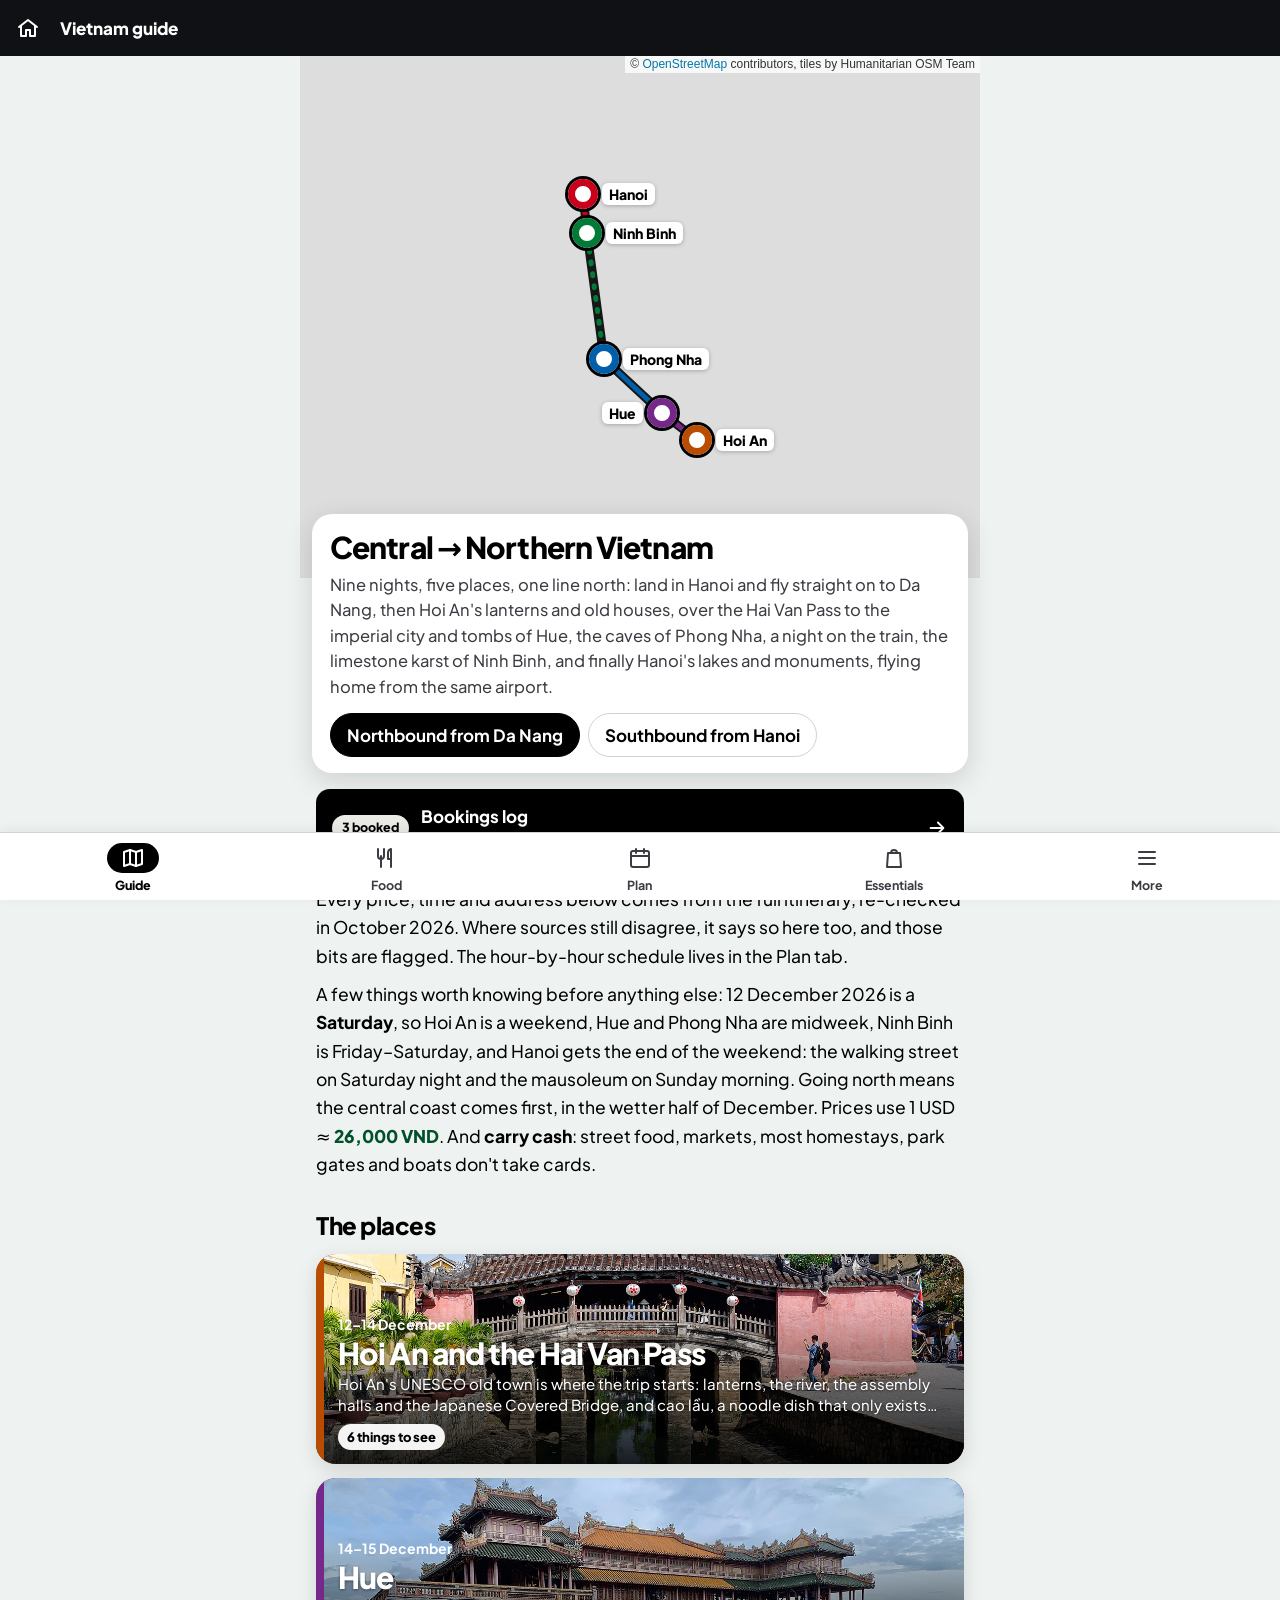
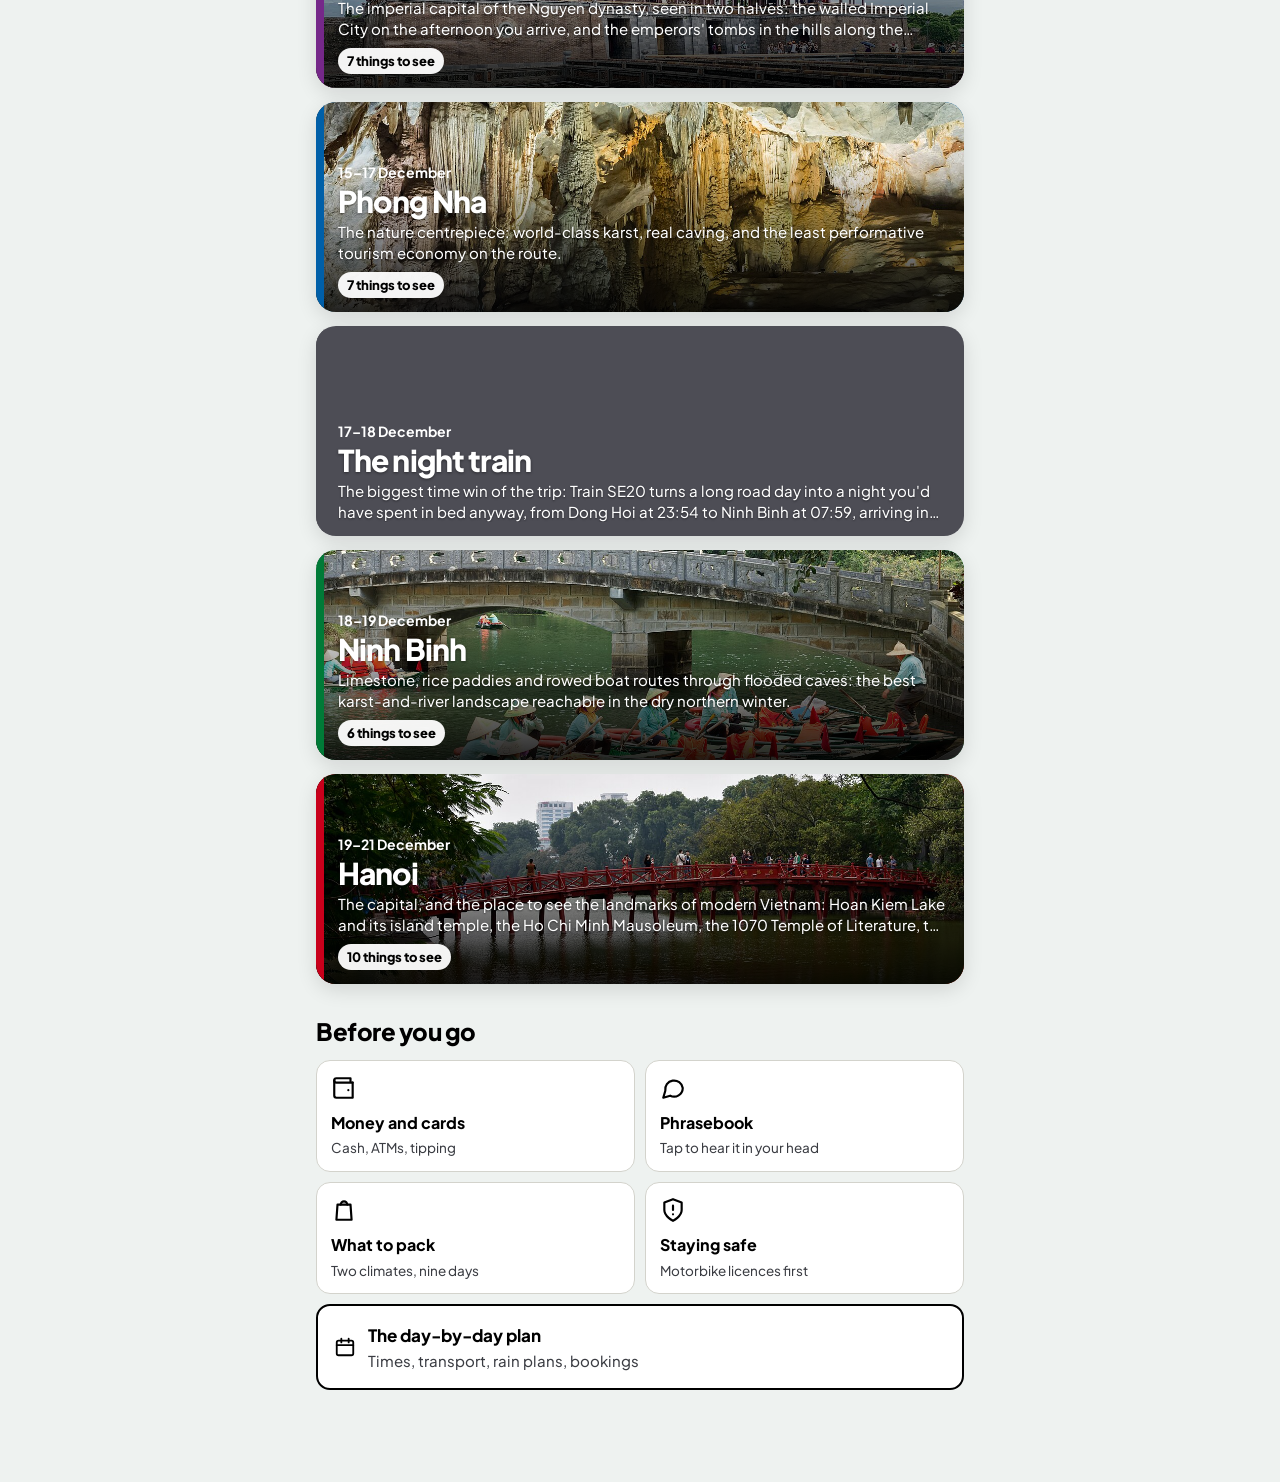
==== commit 94ba6fa4: "Action Registry, logs, home button" ====
--- a/index.html
+++ b/index.html
@@ -16,6 +16,7 @@
 <body>
 <a class="skip" href="#view">Skip to content</a>
 <header class="topbar" id="topbar">
+  <a class="home-btn" href="#/guide" aria-label="Home"><svg viewBox="0 0 24 24" aria-hidden="true"><path d="M3 11 12 4l9 7"/><path d="M5 10v10h5v-6h4v6h5V10"/></svg></a>
   <a class="topbar-title" id="topbar-title" href="#/guide">Trip</a>
   <button class="rain-toggle" id="rain-toggle" type="button" aria-pressed="false">
     <svg viewBox="0 0 24 24" aria-hidden="true"><path d="M3 12a9 9 0 0 1 18 0z"/><path d="M12 12v6a2 2 0 0 1-4 0"/><path d="M12 3V2"/></svg>
--- a/css/app.css
+++ b/css/app.css
@@ -51,6 +51,7 @@
   --line-3: #005fa8;
   --line-4: #752889;
   --line-5: #b84c00;
+  --line-6: #00727a;
   --line-x: #5f5f68;
 
   --r-sm: 8px;
@@ -72,7 +73,7 @@
     --risk-bg: #380611; --risk-ink: #ffb8c3; --risk-line: #ff5470;
     --rain: #5b97ff; --rain-ink: #0b0c0e; --rain-bg: #0f1d36; --rain-hatch: rgba(91, 151, 255, 0.12);
     --money: #84e3ab;
-    --line-0: #ff5262; --line-1: #34d074; --line-2: #a3a3ab; --line-3: #52acff; --line-4: #c682e3; --line-5: #ff8d42; --line-x: #9d9da6;
+    --line-0: #ff5262; --line-1: #34d074; --line-2: #a3a3ab; --line-3: #52acff; --line-4: #c682e3; --line-5: #ff8d42; --line-6: #2cc9c0; --line-x: #9d9da6;
     --shadow: 0 1px 2px rgba(0, 0, 0, 0.5);
   }
 }
@@ -123,6 +124,12 @@
   display: flex; align-items: center; gap: 10px;
   background: #101114; color: #ffffff;
 }
+.home-btn {
+  flex: none; display: inline-flex; align-items: center; justify-content: center;
+  width: 44px; height: 44px; margin-left: -10px; border-radius: 999px; color: inherit;
+}
+.home-btn svg { width: 24px; height: 24px; fill: none; stroke: currentColor; stroke-width: 2; stroke-linecap: round; stroke-linejoin: round; }
+.home-btn:active { background: rgba(255, 255, 255, 0.14); }
 .topbar-title {
   color: inherit; text-decoration: none; font-weight: 800; font-size: 17px;
   flex: 1; min-width: 0; white-space: nowrap; overflow: hidden; text-overflow: ellipsis;
@@ -474,13 +481,14 @@
 .food-meta { display: flex; align-items: center; gap: 6px; flex-wrap: wrap; font-size: 12.5px; font-weight: 800; color: var(--ink-2); text-transform: uppercase; letter-spacing: 0.05em; }
 .food-heading { font-size: 21px; font-weight: 800; margin: 4px 0 2px; letter-spacing: -0.015em; }
 .food-sub { color: var(--ink-2); margin: 0 0 6px; }
-.food-place { border-top: 1px solid var(--rule); padding: 10px 0; display: grid; grid-template-columns: 1fr auto; gap: 4px 10px; align-items: start; }
+.food-place { border-top: 1px solid var(--rule); padding: 10px 0; display: grid; grid-template-columns: minmax(0, 1fr) auto; gap: 4px 10px; align-items: start; }
 .food-place-name { font-weight: 800; font-size: 17px; }
 .food-place .kv { grid-column: 1 / -1; margin: 2px 0 0; }
 .food-place .place-link { grid-column: 2; grid-row: 1; min-height: 40px; padding: 4px 12px 4px 8px; }
-.kv { display: grid; grid-template-columns: 64px 1fr; gap: 4px 10px; margin: 8px 0; font-size: 15.5px; }
+.kv { display: grid; grid-template-columns: 64px minmax(0, 1fr); gap: 4px 10px; margin: 8px 0; font-size: 15.5px; }
 .kv dt { font-size: 12px; font-weight: 800; text-transform: uppercase; letter-spacing: 0.05em; color: var(--ink-2); padding-top: 3px; }
 .kv dd { margin: 0; }
+.kv .money { white-space: normal; }
 .reason { font-style: italic; margin: 8px 0; padding-left: 12px; border-left: 3px solid var(--rule); }
 .as-written > summary { font-weight: 750; min-height: 44px; display: flex; align-items: center; gap: 6px; color: var(--link); list-style: none; }
 .as-written > summary::-webkit-details-marker { display: none; }
@@ -594,23 +602,6 @@
 .lead-prose:first-of-type::first-letter { font-weight: 800; }
 .today-banner { display: flex; align-items: center; gap: 12px; text-decoration: none; color: var(--ink); }
 .today-banner > svg { margin-left: auto; }
-.city-list { display: grid; gap: 12px; }
-.city-card {
-  display: grid; grid-template-columns: 112px 1fr; gap: 0; text-decoration: none; color: var(--ink);
-  background: var(--surface); border: 1px solid var(--rule); border-radius: var(--r-lg); overflow: hidden; box-shadow: var(--shadow);
-  min-height: 132px;
-}
-.city-card:active { background: var(--surface-2); }
-.city-img { position: relative; display: block; background: var(--line, var(--line-x)); }
-.city-img img { position: absolute; inset: 0; width: 100%; height: 100%; object-fit: cover; }
-.city-img::after { content: ""; position: absolute; right: 0; top: 0; bottom: 0; width: 6px; background: var(--line, var(--line-x)); }
-.city-img.plain { display: flex; align-items: center; justify-content: center; color: rgba(255,255,255,.85); font-size: 44px; font-weight: 800; }
-.city-body { display: flex; flex-direction: column; gap: 3px; padding: 12px 14px; min-width: 0; }
-.city-meta { font-size: 12px; font-weight: 800; letter-spacing: 0.06em; text-transform: uppercase; color: var(--ink-2); }
-.city-name { font-size: 21px; font-weight: 800; letter-spacing: -0.015em; line-height: 1.15; }
-.city-lead { font-size: 14.5px; color: var(--ink-2); line-height: 1.4; display: -webkit-box; -webkit-line-clamp: 3; -webkit-box-orient: vertical; overflow: hidden; }
-.city-counts { display: flex; gap: 6px; flex-wrap: wrap; margin-top: 4px; }
-.city-counts .chip { min-height: 24px; font-size: 12.5px; }
 .seg.jump { margin-top: 18px; }
 .seg.jump .fchip svg { width: 17px; height: 17px; }
 .guide-sec { margin: 30px 0 0; scroll-margin-top: 70px; }
--- a/css/guide.css
+++ b/css/guide.css
@@ -29,6 +29,7 @@
   position: absolute; left: 34px; top: 4px; white-space: nowrap; font: 800 14px/1 var(--font); color: #000;
   background: #fff; padding: 4px 7px; border-radius: 6px; box-shadow: 0 1px 4px rgba(0, 0, 0, .25);
 }
+.station-pin.left b { left: auto; right: 34px; }
 .leaflet-container { font-family: var(--font); }
 .leaflet-container a.leaflet-popup-close-button { width: 32px; height: 32px; font-size: 22px; }
 .leaflet-popup-content { font-size: 15px; line-height: 1.4; }
@@ -172,3 +173,13 @@
   .food-tile { flex-basis: 300px; }
   .city-hero h1 { font-size: 60px; }
 }
+
+/* Version switch on the home card: one link per itinerary version. */
+.versions { display: flex; flex-wrap: wrap; gap: 8px; margin: 14px 0 0; }
+.versions .fchip[aria-current="page"] { background: var(--ink); border-color: var(--ink); color: var(--surface); }
+
+/* Bookings log */
+.booking { margin: 0 0 10px; }
+.booking-what { font-weight: 800; font-size: 17px; line-height: 1.3; }
+.booking-price { font-weight: 800; color: var(--money); margin: 4px 0 2px; }
+.booking p { margin: 4px 0 0; }
